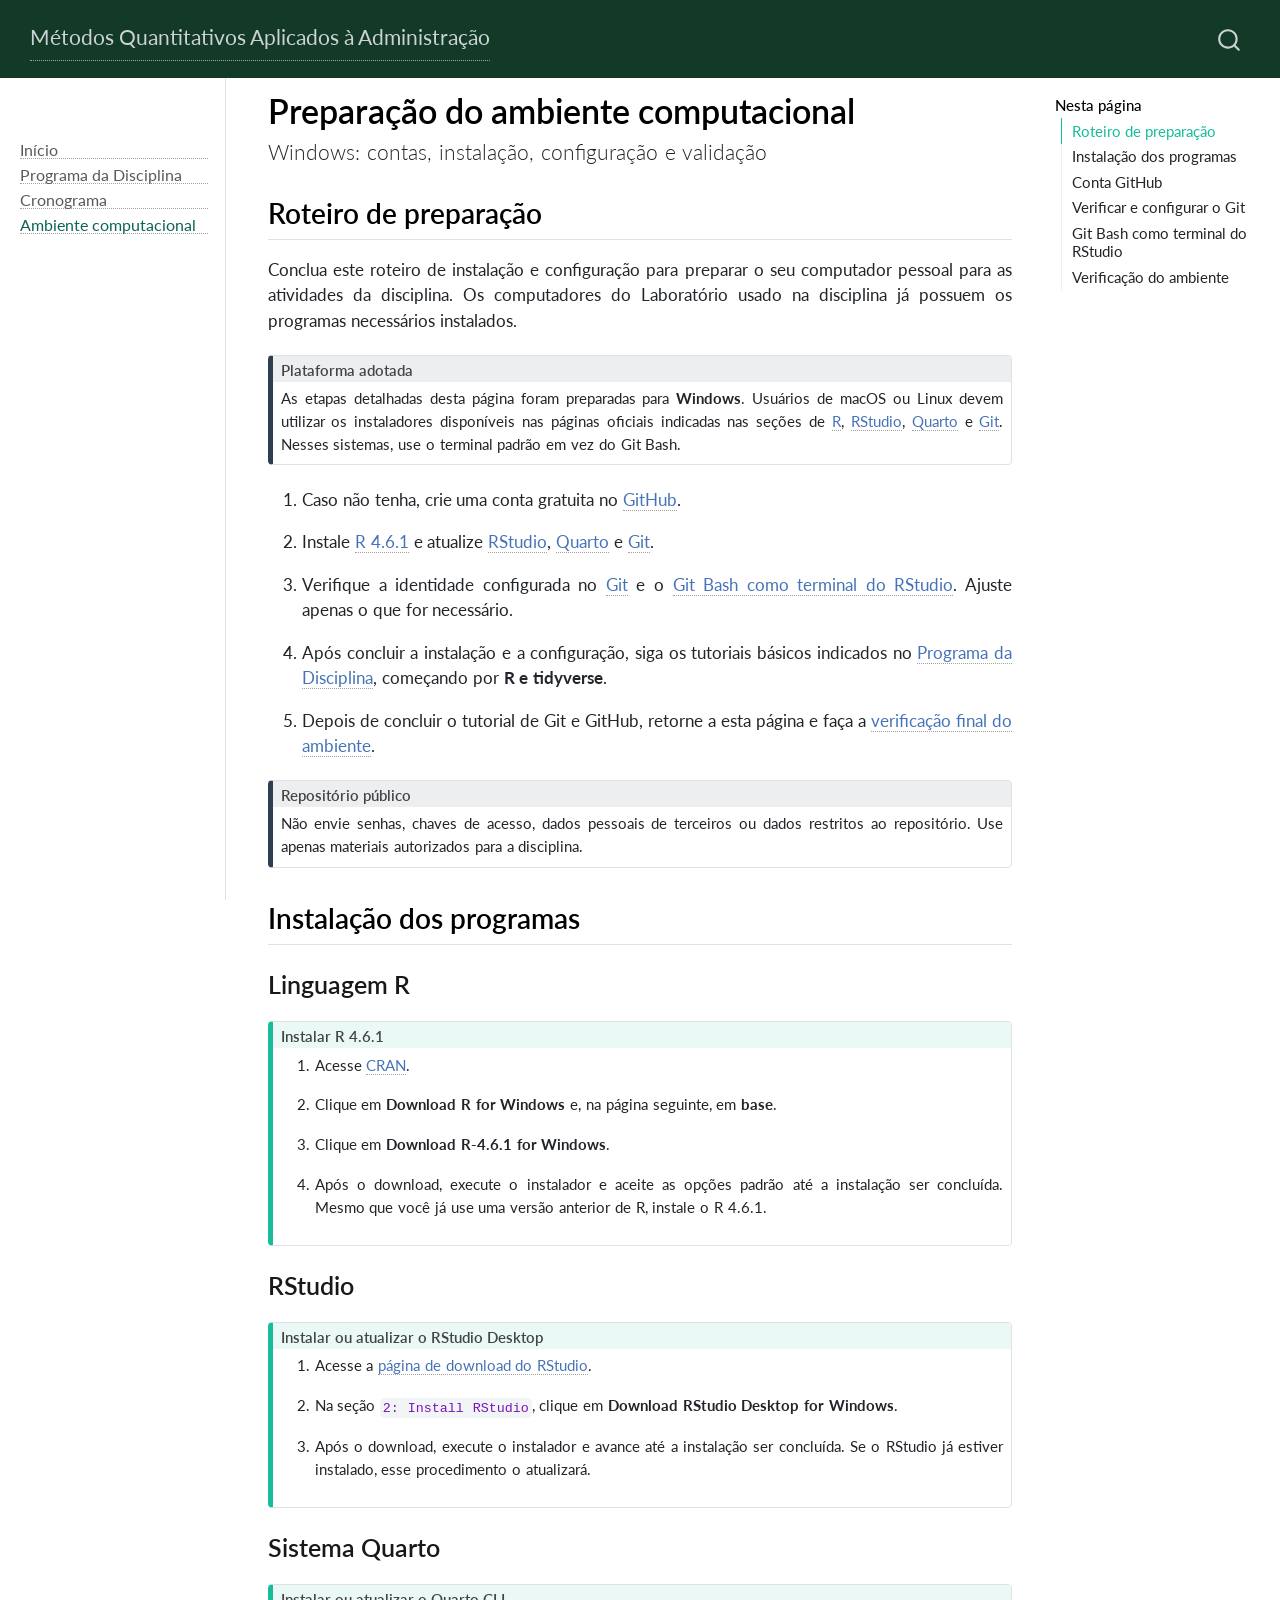
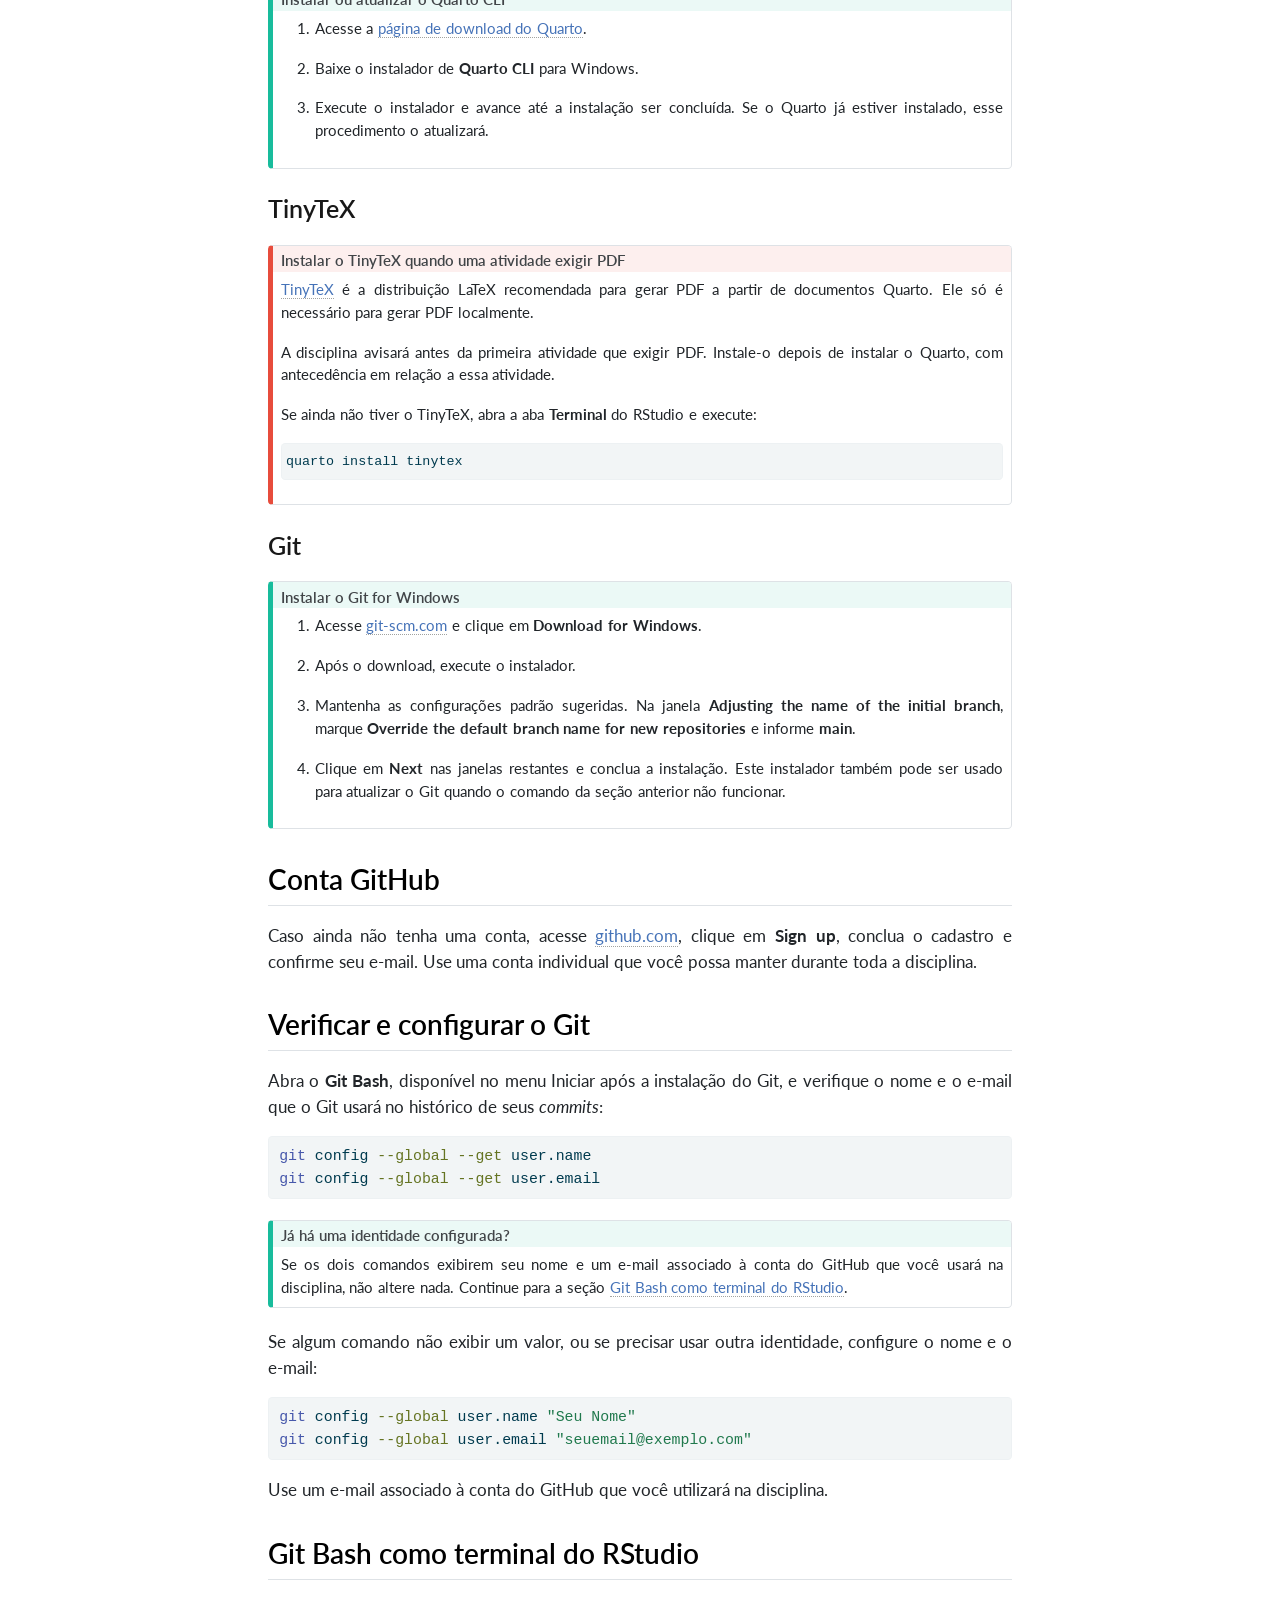
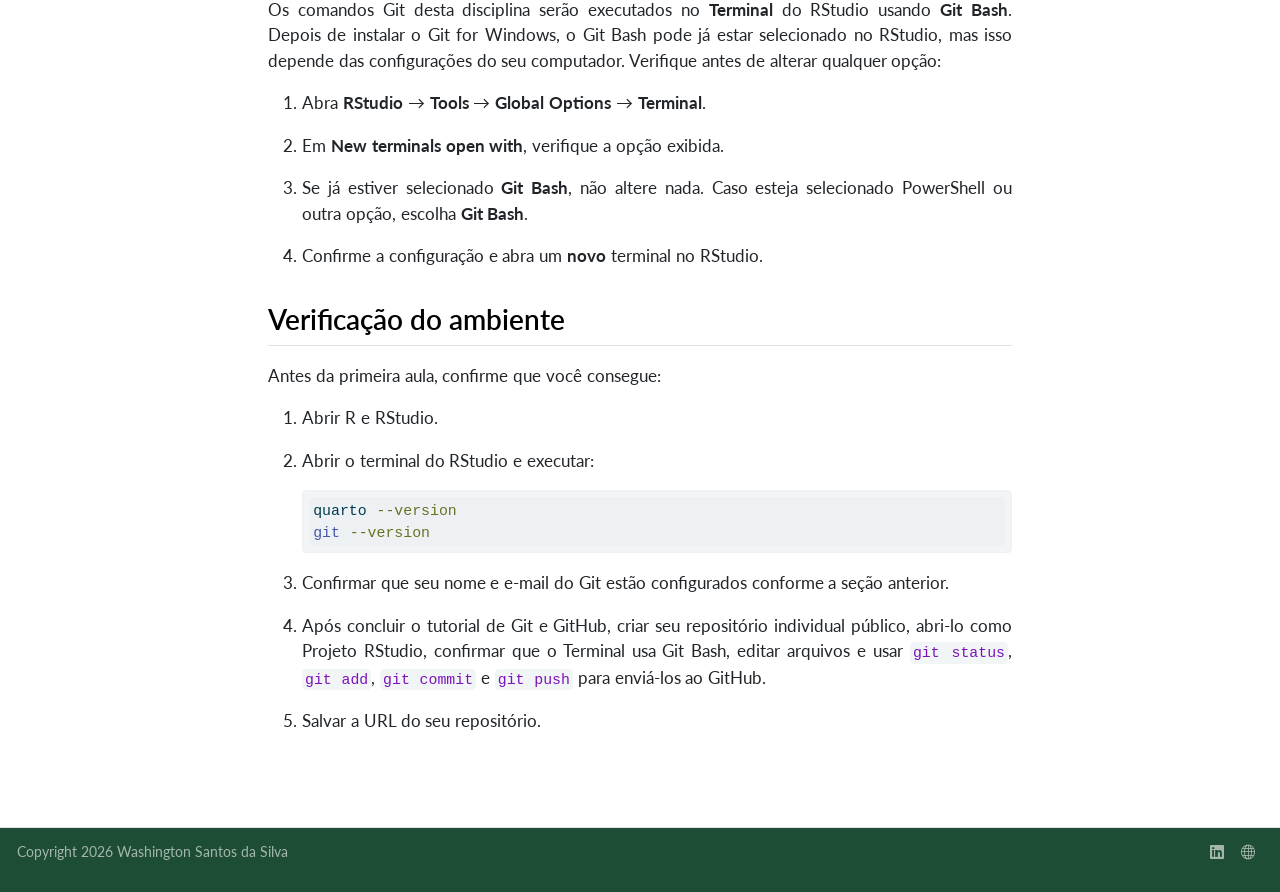
==== docs/ambiente_computacional.html @ 7acd59c8 "publica site da disciplina" ====
<!DOCTYPE html>
<html xmlns="http://www.w3.org/1999/xhtml" lang="pt-BR" xml:lang="pt-BR"><head>

<meta charset="utf-8">
<meta name="generator" content="quarto-1.10.18">

<meta name="viewport" content="width=device-width, initial-scale=1.0, user-scalable=yes">


<title>Preparação do ambiente computacional – Métodos Quantitativos Aplicados à Administração</title>
<style>
/* Default styles provided by pandoc.
** See https://pandoc.org/MANUAL.html#variables-for-html for config info.
*/
span.smallcaps{font-variant: small-caps;}
div.columns{display: flex; gap: 1.5em;}
div.column{flex: auto;}
@media screen {
div.columns{gap: min(4vw, 1.5em);}
div.column{overflow-x: auto;}
}
div.hanging-indent{margin-left: 1.5em; text-indent: -1.5em;}
ul.task-list{list-style: none;}
ul.task-list li input[type="checkbox"] {
  width: 0.8em;
  margin: 0 0.8em 0.2em -1em; /* quarto-specific, see https://github.com/quarto-dev/quarto-cli/issues/4556 */ 
  vertical-align: middle;
}
/* CSS for syntax highlighting */
html { -webkit-text-size-adjust: 100%; }
pre > code.sourceCode { white-space: pre; position: relative; }
pre > code.sourceCode > span { display: inline-block; line-height: 1.25; }
pre > code.sourceCode > span:empty { height: 1.2em; }
.sourceCode { overflow: visible; }
code.sourceCode > span { color: inherit; text-decoration: inherit; }
div.sourceCode { margin: 1em 0; }
pre.sourceCode { margin: 0; }
@media screen {
div.sourceCode { overflow: auto; }
}
@media print {
pre > code.sourceCode { white-space: pre-wrap; }
pre > code.sourceCode > span { text-indent: -5em; padding-left: 5em; }
}
pre.numberSource code
  { counter-reset: source-line 0; }
pre.numberSource code > span
  { position: relative; left: -4em; counter-increment: source-line; }
pre.numberSource code > span > a:first-child::before
  { content: counter(source-line);
    position: relative; left: -1em; text-align: right; vertical-align: baseline;
    border: none; display: inline-block;
    -webkit-touch-callout: none; -webkit-user-select: none;
    -khtml-user-select: none; -moz-user-select: none;
    -ms-user-select: none; user-select: none;
    padding: 0 4px; width: 4em;
  }
pre.numberSource { margin-left: 3em;  padding-left: 4px; }
div.sourceCode
  {   }
@media screen {
pre > code.sourceCode > span > a:first-child::before { text-decoration: underline; }
}
</style>


<script src="site_libs/quarto-nav/quarto-nav.js"></script>
<script src="site_libs/quarto-nav/headroom.min.js"></script>
<script src="site_libs/clipboard/clipboard.min.js"></script>
<script src="site_libs/quarto-search/autocomplete.umd.js"></script>
<script src="site_libs/quarto-search/fuse.min.js"></script>
<script src="site_libs/quarto-search/quarto-search.js"></script>
<meta name="quarto:offset" content="./">
<script src="site_libs/quarto-html/quarto.js" type="module"></script>
<script src="site_libs/quarto-html/tabsets/tabsets.js" type="module"></script>
<script src="site_libs/quarto-html/popper.min.js"></script>
<script src="site_libs/quarto-html/tippy.umd.min.js"></script>
<script src="site_libs/quarto-html/anchor.min.js"></script>
<link href="site_libs/quarto-html/tippy.css" rel="stylesheet">
<link href="site_libs/quarto-html/quarto-syntax-highlighting-64a204ab8560d761af7679ceaba22944.css" rel="stylesheet" id="quarto-text-highlighting-styles">
<script src="site_libs/bootstrap/bootstrap.min.js"></script>
<link href="site_libs/bootstrap/bootstrap-icons.css" rel="stylesheet">
<link href="site_libs/bootstrap/bootstrap-d1bb5673b0c52643352dec3c37f18bb3.min.css" rel="stylesheet" append-hash="true" id="quarto-bootstrap" data-mode="light">
<script id="quarto-search-options" type="application/json">{
  "location": "navbar",
  "copy-button": false,
  "collapse-after": 3,
  "panel-placement": "end",
  "type": "overlay",
  "limit": 50,
  "keyboard-shortcut": [
    "f",
    "/",
    "s"
  ],
  "show-item-context": false,
  "language": {
    "search-no-results-text": "Nenhum resultado",
    "search-matching-documents-text": "documentos correspondentes",
    "search-copy-link-title": "Copiar link para a busca",
    "search-hide-matches-text": "Esconder correspondências adicionais",
    "search-more-match-text": "mais correspondência neste documento",
    "search-more-matches-text": "mais correspondências neste documento",
    "search-clear-button-title": "Limpar",
    "search-text-placeholder": "",
    "search-detached-cancel-button-title": "Cancelar",
    "search-submit-button-title": "Enviar",
    "search-label": "Procurar"
  }
}</script>


<link rel="stylesheet" href="styles.css">
</head>

<body class="nav-sidebar docked nav-fixed quarto-light">

<div id="quarto-search-results"></div>
  <header id="quarto-header" class="headroom fixed-top">
    <nav class="navbar navbar-expand-lg " data-bs-theme="dark">
      <div class="navbar-container container-fluid">
      <div class="navbar-brand-container mx-auto">
    <a class="navbar-brand" href="./index.html">
    <span class="navbar-title">Métodos Quantitativos Aplicados à Administração</span>
    </a>
  </div>
        <div class="quarto-navbar-tools tools-end">
</div>
          <div id="quarto-search" class="" title="Procurar"></div>
      </div> <!-- /container-fluid -->
    </nav>
  <nav class="quarto-secondary-nav">
    <div class="container-fluid d-flex">
      <button type="button" class="quarto-btn-toggle btn" data-bs-toggle="collapse" role="button" data-bs-target=".quarto-sidebar-collapse-item" aria-controls="quarto-sidebar" aria-expanded="false" aria-label="Alternar barra lateral" onclick="if (window.quartoToggleHeadroom) { window.quartoToggleHeadroom(); }">
        <i class="bi bi-layout-text-sidebar-reverse"></i>
      </button>
        <nav class="quarto-page-breadcrumbs" aria-label="breadcrumb"><ol class="breadcrumb"><li class="breadcrumb-item"><a href="./ambiente_computacional.html">Ambiente computacional</a></li></ol></nav>
        <a class="flex-grow-1" role="navigation" data-bs-toggle="collapse" data-bs-target=".quarto-sidebar-collapse-item" aria-controls="quarto-sidebar" aria-expanded="false" aria-label="Alternar barra lateral" onclick="if (window.quartoToggleHeadroom) { window.quartoToggleHeadroom(); }">      
        </a>
      <button type="button" class="btn quarto-search-button" aria-label="Procurar" onclick="window.quartoOpenSearch();">
        <i class="bi bi-search"></i>
      </button>
    </div>
  </nav>
</header>
<!-- content -->
<div id="quarto-content" class="quarto-container page-columns page-rows-contents page-layout-article page-navbar">
<!-- sidebar -->
  <nav id="quarto-sidebar" class="sidebar collapse collapse-horizontal quarto-sidebar-collapse-item sidebar-navigation docked overflow-auto">
        <div class="mt-2 flex-shrink-0 align-items-center">
        <div class="sidebar-search">
        <div id="quarto-search" class="" title="Procurar"></div>
        </div>
        </div>
    <div class="sidebar-menu-container"> 
    <ul class="list-unstyled mt-1">
        <li class="sidebar-item">
  <div class="sidebar-item-container"> 
  <a href="./index.html" class="sidebar-item-text sidebar-link">
 <span class="menu-text">Início</span></a>
  </div>
</li>
        <li class="sidebar-item">
  <div class="sidebar-item-container"> 
  <a href="./programa.html" class="sidebar-item-text sidebar-link">
 <span class="menu-text">Programa da Disciplina</span></a>
  </div>
</li>
        <li class="sidebar-item">
  <div class="sidebar-item-container"> 
  <a href="./cronograma.html" class="sidebar-item-text sidebar-link">
 <span class="menu-text">Cronograma</span></a>
  </div>
</li>
        <li class="sidebar-item">
  <div class="sidebar-item-container"> 
  <a href="./ambiente_computacional.html" class="sidebar-item-text sidebar-link active">
 <span class="menu-text">Ambiente computacional</span></a>
  </div>
</li>
    </ul>
    </div>
</nav>
<div id="quarto-sidebar-glass" class="quarto-sidebar-collapse-item" data-bs-toggle="collapse" data-bs-target=".quarto-sidebar-collapse-item"></div>
<!-- margin-sidebar -->
    <div id="quarto-margin-sidebar" class="sidebar margin-sidebar">
        <nav id="TOC" role="doc-toc" class="toc-active">
    <h2 id="toc-title">Nesta página</h2>
   
  <ul>
  <li><a href="#sec-preparacao" id="toc-sec-preparacao" class="nav-link active" data-scroll-target="#sec-preparacao">Roteiro de preparação</a></li>
  <li><a href="#instalação-dos-programas" id="toc-instalação-dos-programas" class="nav-link" data-scroll-target="#instalação-dos-programas">Instalação dos programas</a>
  <ul class="collapse">
  <li><a href="#sec-r" id="toc-sec-r" class="nav-link" data-scroll-target="#sec-r">Linguagem R</a></li>
  <li><a href="#sec-rstudio" id="toc-sec-rstudio" class="nav-link" data-scroll-target="#sec-rstudio">RStudio</a></li>
  <li><a href="#sec-quarto" id="toc-sec-quarto" class="nav-link" data-scroll-target="#sec-quarto">Sistema Quarto</a></li>
  <li><a href="#sec-tinytex" id="toc-sec-tinytex" class="nav-link" data-scroll-target="#sec-tinytex">TinyTeX</a></li>
  <li><a href="#sec-git" id="toc-sec-git" class="nav-link" data-scroll-target="#sec-git">Git</a></li>
  </ul></li>
  <li><a href="#sec-github" id="toc-sec-github" class="nav-link" data-scroll-target="#sec-github">Conta GitHub</a></li>
  <li><a href="#sec-configurar-git" id="toc-sec-configurar-git" class="nav-link" data-scroll-target="#sec-configurar-git">Verificar e configurar o Git</a></li>
  <li><a href="#sec-git-bash" id="toc-sec-git-bash" class="nav-link" data-scroll-target="#sec-git-bash">Git Bash como terminal do RStudio</a></li>
  <li><a href="#sec-validacao" id="toc-sec-validacao" class="nav-link" data-scroll-target="#sec-validacao">Verificação do ambiente</a></li>
  </ul>
</nav>
    </div>
<!-- main -->
<main class="content" id="quarto-document-content">

<header id="title-block-header" class="quarto-title-block default">
<div class="quarto-title">
<h1 class="title">Preparação do ambiente computacional</h1>
<p class="subtitle lead">Windows: contas, instalação, configuração e validação</p>
</div>



<div class="quarto-title-meta">

    
  
    
  </div>
  


</header>


<section id="sec-preparacao" class="level2">
<h2 class="anchored" data-anchor-id="sec-preparacao">Roteiro de preparação</h2>
<p>Conclua este roteiro de instalação e configuração para preparar o seu computador pessoal para as atividades da disciplina. Os computadores do Laboratório usado na disciplina já possuem os programas necessários instalados.</p>
<div class="callout callout-style-default callout-note no-icon callout-titled">
<div class="callout-header d-flex align-content-center">
<div class="callout-icon-container">
<i class="callout-icon no-icon"></i>
</div>
<div class="callout-title-container flex-fill">
<span class="screen-reader-only">Nota</span>Plataforma adotada
</div>
</div>
<div class="callout-body-container callout-body">
<p>As etapas detalhadas desta página foram preparadas para <strong>Windows</strong>. Usuários de macOS ou Linux devem utilizar os instaladores disponíveis nas páginas oficiais indicadas nas seções de <a href="#sec-r">R</a>, <a href="#sec-rstudio">RStudio</a>, <a href="#sec-quarto">Quarto</a> e <a href="#sec-git">Git</a>. Nesses sistemas, use o terminal padrão em vez do Git Bash.</p>
</div>
</div>
<ol type="1">
<li><p>Caso não tenha, crie uma conta gratuita no <a href="#sec-github">GitHub</a>.</p></li>
<li><p>Instale <a href="#sec-r">R 4.6.1</a> e atualize <a href="#sec-rstudio">RStudio</a>, <a href="#sec-quarto">Quarto</a> e <a href="#sec-git">Git</a>.</p></li>
<li><p>Verifique a identidade configurada no <a href="#sec-configurar-git">Git</a> e o <a href="#sec-git-bash">Git Bash como terminal do RStudio</a>. Ajuste apenas o que for necessário.</p></li>
<li><p>Após concluir a instalação e a configuração, siga os tutoriais básicos indicados no <a href="./programa.html">Programa da Disciplina</a>, começando por <strong>R e tidyverse</strong>.</p></li>
<li><p>Depois de concluir o tutorial de Git e GitHub, retorne a esta página e faça a <a href="#sec-validacao">verificação final do ambiente</a>.</p></li>
</ol>
<div class="callout callout-style-default callout-note no-icon callout-titled">
<div class="callout-header d-flex align-content-center">
<div class="callout-icon-container">
<i class="callout-icon no-icon"></i>
</div>
<div class="callout-title-container flex-fill">
<span class="screen-reader-only">Nota</span>Repositório público
</div>
</div>
<div class="callout-body-container callout-body">
<p>Não envie senhas, chaves de acesso, dados pessoais de terceiros ou dados restritos ao repositório. Use apenas materiais autorizados para a disciplina.</p>
</div>
</div>
</section>
<section id="instalação-dos-programas" class="level2">
<h2 class="anchored" data-anchor-id="instalação-dos-programas">Instalação dos programas</h2>
<section id="sec-r" class="level3">
<h3 class="anchored" data-anchor-id="sec-r">Linguagem R</h3>
<div class="callout callout-style-default callout-tip no-icon callout-titled">
<div class="callout-header d-flex align-content-center">
<div class="callout-icon-container">
<i class="callout-icon no-icon"></i>
</div>
<div class="callout-title-container flex-fill">
<span class="screen-reader-only">Dica</span>Instalar R 4.6.1
</div>
</div>
<div class="callout-body-container callout-body">
<ol type="1">
<li><p>Acesse <a href="https://cloud.r-project.org/" target="_blank">CRAN</a>.</p></li>
<li><p>Clique em <strong>Download R for Windows</strong> e, na página seguinte, em <strong>base</strong>.</p></li>
<li><p>Clique em <strong>Download R-4.6.1 for Windows</strong>.</p></li>
<li><p>Após o download, execute o instalador e aceite as opções padrão até a instalação ser concluída. Mesmo que você já use uma versão anterior de R, instale o R 4.6.1.</p></li>
</ol>
</div>
</div>
</section>
<section id="sec-rstudio" class="level3">
<h3 class="anchored" data-anchor-id="sec-rstudio">RStudio</h3>
<div class="callout callout-style-default callout-tip no-icon callout-titled">
<div class="callout-header d-flex align-content-center">
<div class="callout-icon-container">
<i class="callout-icon no-icon"></i>
</div>
<div class="callout-title-container flex-fill">
<span class="screen-reader-only">Dica</span>Instalar ou atualizar o RStudio Desktop
</div>
</div>
<div class="callout-body-container callout-body">
<ol type="1">
<li><p>Acesse a <a href="https://posit.co/download/rstudio-desktop/" target="_blank">página de download do RStudio</a>.</p></li>
<li><p>Na seção <code>2: Install RStudio</code>, clique em <strong>Download RStudio Desktop for Windows</strong>.</p></li>
<li><p>Após o download, execute o instalador e avance até a instalação ser concluída. Se o RStudio já estiver instalado, esse procedimento o atualizará.</p></li>
</ol>
</div>
</div>
</section>
<section id="sec-quarto" class="level3">
<h3 class="anchored" data-anchor-id="sec-quarto">Sistema Quarto</h3>
<div class="callout callout-style-default callout-tip no-icon callout-titled">
<div class="callout-header d-flex align-content-center">
<div class="callout-icon-container">
<i class="callout-icon no-icon"></i>
</div>
<div class="callout-title-container flex-fill">
<span class="screen-reader-only">Dica</span>Instalar ou atualizar o Quarto CLI
</div>
</div>
<div class="callout-body-container callout-body">
<ol type="1">
<li><p>Acesse a <a href="https://quarto.org/docs/download/" target="_blank">página de download do Quarto</a>.</p></li>
<li><p>Baixe o instalador de <strong>Quarto CLI</strong> para Windows.</p></li>
<li><p>Execute o instalador e avance até a instalação ser concluída. Se o Quarto já estiver instalado, esse procedimento o atualizará.</p></li>
</ol>
</div>
</div>
</section>
<section id="sec-tinytex" class="level3">
<h3 class="anchored" data-anchor-id="sec-tinytex">TinyTeX</h3>
<div class="callout callout-style-default callout-important no-icon callout-titled">
<div class="callout-header d-flex align-content-center">
<div class="callout-icon-container">
<i class="callout-icon no-icon"></i>
</div>
<div class="callout-title-container flex-fill">
<span class="screen-reader-only">Importante</span>Instalar o TinyTeX quando uma atividade exigir PDF
</div>
</div>
<div class="callout-body-container callout-body">
<p><a href="https://quarto.org/docs/output-formats/pdf-engine.html" target="_blank">TinyTeX</a> é a distribuição LaTeX recomendada para gerar PDF a partir de documentos Quarto. Ele só é necessário para gerar PDF localmente.</p>
<p>A disciplina avisará antes da primeira atividade que exigir PDF. Instale-o depois de instalar o Quarto, com antecedência em relação a essa atividade.</p>
<p>Se ainda não tiver o TinyTeX, abra a aba <strong>Terminal</strong> do RStudio e execute:</p>
<div class="code-copy-outer-scaffold"><div class="sourceCode" id="cb1"><pre class="sourceCode bash code-with-copy"><code class="sourceCode bash"><span id="cb1-1"><a href="#cb1-1" aria-hidden="true" tabindex="-1"></a><span class="ex">quarto</span> install tinytex</span></code></pre></div><button title="Copiar para a área de transferência" class="code-copy-button"><i class="bi"></i></button></div>
</div>
</div>
</section>
<section id="sec-git" class="level3">
<h3 class="anchored" data-anchor-id="sec-git">Git</h3>
<div class="callout callout-style-default callout-tip no-icon callout-titled">
<div class="callout-header d-flex align-content-center">
<div class="callout-icon-container">
<i class="callout-icon no-icon"></i>
</div>
<div class="callout-title-container flex-fill">
<span class="screen-reader-only">Dica</span>Instalar o Git for Windows
</div>
</div>
<div class="callout-body-container callout-body">
<ol type="1">
<li><p>Acesse <a href="https://git-scm.com" target="_blank">git-scm.com</a> e clique em <strong>Download for Windows</strong>.</p></li>
<li><p>Após o download, execute o instalador.</p></li>
<li><p>Mantenha as configurações padrão sugeridas. Na janela <strong>Adjusting the name of the initial branch</strong>, marque <strong>Override the default branch name for new repositories</strong> e informe <strong>main</strong>.</p></li>
<li><p>Clique em <strong>Next</strong> nas janelas restantes e conclua a instalação. Este instalador também pode ser usado para atualizar o Git quando o comando da seção anterior não funcionar.</p></li>
</ol>
</div>
</div>
</section>
</section>
<section id="sec-github" class="level2">
<h2 class="anchored" data-anchor-id="sec-github">Conta GitHub</h2>
<p>Caso ainda não tenha uma conta, acesse <a href="https://github.com" target="_blank">github.com</a>, clique em <strong>Sign up</strong>, conclua o cadastro e confirme seu e-mail. Use uma conta individual que você possa manter durante toda a disciplina.</p>
</section>
<section id="sec-configurar-git" class="level2">
<h2 class="anchored" data-anchor-id="sec-configurar-git">Verificar e configurar o Git</h2>
<p>Abra o <strong>Git Bash</strong>, disponível no menu Iniciar após a instalação do Git, e verifique o nome e o e-mail que o Git usará no histórico de seus <em>commits</em>:</p>
<div class="code-copy-outer-scaffold"><div class="sourceCode" id="cb2"><pre class="sourceCode bash code-with-copy"><code class="sourceCode bash"><span id="cb2-1"><a href="#cb2-1" aria-hidden="true" tabindex="-1"></a><span class="fu">git</span> config <span class="at">--global</span> <span class="at">--get</span> user.name</span>
<span id="cb2-2"><a href="#cb2-2" aria-hidden="true" tabindex="-1"></a><span class="fu">git</span> config <span class="at">--global</span> <span class="at">--get</span> user.email</span></code></pre></div><button title="Copiar para a área de transferência" class="code-copy-button"><i class="bi"></i></button></div>
<div class="callout callout-style-default callout-tip no-icon callout-titled">
<div class="callout-header d-flex align-content-center">
<div class="callout-icon-container">
<i class="callout-icon no-icon"></i>
</div>
<div class="callout-title-container flex-fill">
<span class="screen-reader-only">Dica</span>Já há uma identidade configurada?
</div>
</div>
<div class="callout-body-container callout-body">
<p>Se os dois comandos exibirem seu nome e um e-mail associado à conta do GitHub que você usará na disciplina, não altere nada. Continue para a seção <a href="#sec-git-bash">Git Bash como terminal do RStudio</a>.</p>
</div>
</div>
<p>Se algum comando não exibir um valor, ou se precisar usar outra identidade, configure o nome e o e-mail:</p>
<div class="code-copy-outer-scaffold"><div class="sourceCode" id="cb3"><pre class="sourceCode bash code-with-copy"><code class="sourceCode bash"><span id="cb3-1"><a href="#cb3-1" aria-hidden="true" tabindex="-1"></a><span class="fu">git</span> config <span class="at">--global</span> user.name <span class="st">"Seu Nome"</span></span>
<span id="cb3-2"><a href="#cb3-2" aria-hidden="true" tabindex="-1"></a><span class="fu">git</span> config <span class="at">--global</span> user.email <span class="st">"seuemail@exemplo.com"</span></span></code></pre></div><button title="Copiar para a área de transferência" class="code-copy-button"><i class="bi"></i></button></div>
<p>Use um e-mail associado à conta do GitHub que você utilizará na disciplina.</p>
</section>
<section id="sec-git-bash" class="level2">
<h2 class="anchored" data-anchor-id="sec-git-bash">Git Bash como terminal do RStudio</h2>
<p>Os comandos Git desta disciplina serão executados no <strong>Terminal</strong> do RStudio usando <strong>Git Bash</strong>. Depois de instalar o Git for Windows, o Git Bash pode já estar selecionado no RStudio, mas isso depende das configurações do seu computador. Verifique antes de alterar qualquer opção:</p>
<ol type="1">
<li><p>Abra <strong>RStudio</strong> → <strong>Tools</strong> → <strong>Global Options</strong> → <strong>Terminal</strong>.</p></li>
<li><p>Em <strong>New terminals open with</strong>, verifique a opção exibida.</p></li>
<li><p>Se já estiver selecionado <strong>Git Bash</strong>, não altere nada. Caso esteja selecionado PowerShell ou outra opção, escolha <strong>Git Bash</strong>.</p></li>
<li><p>Confirme a configuração e abra um <strong>novo</strong> terminal no RStudio.</p></li>
</ol>
</section>
<section id="sec-validacao" class="level2">
<h2 class="anchored" data-anchor-id="sec-validacao">Verificação do ambiente</h2>
<p>Antes da primeira aula, confirme que você consegue:</p>
<ol type="1">
<li><p>Abrir R e RStudio.</p></li>
<li><p>Abrir o terminal do RStudio e executar:</p>
<div class="code-copy-outer-scaffold"><div class="sourceCode" id="cb4"><pre class="sourceCode bash code-with-copy"><code class="sourceCode bash"><span id="cb4-1"><a href="#cb4-1" aria-hidden="true" tabindex="-1"></a><span class="ex">quarto</span> <span class="at">--version</span></span>
<span id="cb4-2"><a href="#cb4-2" aria-hidden="true" tabindex="-1"></a><span class="fu">git</span> <span class="at">--version</span></span></code></pre></div><button title="Copiar para a área de transferência" class="code-copy-button"><i class="bi"></i></button></div></li>
<li><p>Confirmar que seu nome e e-mail do Git estão configurados conforme a seção anterior.</p></li>
<li><p>Após concluir o tutorial de Git e GitHub, criar seu repositório individual público, abri-lo como Projeto RStudio, confirmar que o Terminal usa Git Bash, editar arquivos e usar <code>git status</code>, <code>git add</code>, <code>git commit</code> e <code>git push</code> para enviá-los ao GitHub.</p></li>
<li><p>Salvar a URL do seu repositório.</p></li>
</ol>


</section>

</main> <!-- /main -->
<script id="quarto-html-after-body" type="application/javascript">
  window.document.addEventListener("DOMContentLoaded", function (event) {
    const icon = "";
    const anchorJS = new window.AnchorJS();
    anchorJS.options = {
      placement: 'right',
      icon: icon
    };
    anchorJS.add('.anchored');
    const isCodeAnnotation = (el) => {
      for (const clz of el.classList) {
        if (clz.startsWith('code-annotation-')) {                     
          return true;
        }
      }
      return false;
    }
    const onCopySuccess = function(e) {
      // button target
      const button = e.trigger;
      // don't keep focus
      button.blur();
      // flash "checked"
      button.classList.add('code-copy-button-checked');
      var currentTitle = button.getAttribute("title");
      button.setAttribute("title", "Copiada");
      let tooltip;
      if (window.bootstrap) {
        button.setAttribute("data-bs-toggle", "tooltip");
        button.setAttribute("data-bs-placement", "left");
        button.setAttribute("data-bs-title", "Copiada");
        tooltip = new bootstrap.Tooltip(button, 
          { trigger: "manual", 
            customClass: "code-copy-button-tooltip",
            offset: [0, -8]});
        tooltip.show();    
      }
      setTimeout(function() {
        if (tooltip) {
          tooltip.hide();
          button.removeAttribute("data-bs-title");
          button.removeAttribute("data-bs-toggle");
          button.removeAttribute("data-bs-placement");
        }
        button.setAttribute("title", currentTitle);
        button.classList.remove('code-copy-button-checked');
      }, 1000);
      // clear code selection
      e.clearSelection();
    }
    const getTextToCopy = function(trigger) {
      const outerScaffold = trigger.parentElement.cloneNode(true);
      const codeEl = outerScaffold.querySelector('code');
      for (const childEl of codeEl.children) {
        if (isCodeAnnotation(childEl)) {
          childEl.remove();
        }
      }
      return codeEl.innerText;
    }
    const clipboard = new window.ClipboardJS('.code-copy-button:not([data-in-quarto-modal])', {
      text: getTextToCopy
    });
    clipboard.on('success', onCopySuccess);
    if (window.document.getElementById('quarto-embedded-source-code-modal')) {
      const clipboardModal = new window.ClipboardJS('.code-copy-button[data-in-quarto-modal]', {
        text: getTextToCopy,
        container: window.document.getElementById('quarto-embedded-source-code-modal')
      });
      clipboardModal.on('success', onCopySuccess);
    }
      var localhostRegex = new RegExp(/^(?:http|https):\/\/localhost\:?[0-9]*\//);
      var mailtoRegex = new RegExp(/^mailto:/);
        var filterRegex = new RegExp('/' + window.location.host + '/');
      var isInternal = (href) => {
          return filterRegex.test(href) || localhostRegex.test(href) || mailtoRegex.test(href);
      }
      // Inspect non-navigation links and adorn them if external
     var links = window.document.querySelectorAll('a[href]:not(.nav-link):not(.navbar-brand):not(.toc-action):not(.sidebar-link):not(.sidebar-item-toggle):not(.pagination-link):not(.no-external):not([aria-hidden]):not(.dropdown-item):not(.quarto-navigation-tool):not(.about-link)');
      for (var i=0; i<links.length; i++) {
        const link = links[i];
        if (!isInternal(link.href)) {
          // undo the damage that might have been done by quarto-nav.js in the case of
          // links that we want to consider external
          if (link.dataset.originalHref !== undefined) {
            link.href = link.dataset.originalHref;
          }
        }
      }
    function tippyHover(el, contentFn, onTriggerFn, onUntriggerFn) {
      const config = {
        allowHTML: true,
        maxWidth: 500,
        delay: 100,
        arrow: false,
        appendTo: function(el) {
            return el.parentElement;
        },
        interactive: true,
        interactiveBorder: 10,
        theme: 'quarto',
        placement: 'bottom-start',
      };
      if (contentFn) {
        config.content = contentFn;
      }
      if (onTriggerFn) {
        config.onTrigger = onTriggerFn;
      }
      if (onUntriggerFn) {
        config.onUntrigger = onUntriggerFn;
      }
      window.tippy(el, config); 
    }
    const noterefs = window.document.querySelectorAll('a[role="doc-noteref"]');
    for (var i=0; i<noterefs.length; i++) {
      const ref = noterefs[i];
      tippyHover(ref, function() {
        // use id or data attribute instead here
        let href = ref.getAttribute('data-footnote-href') || ref.getAttribute('href');
        try { href = new URL(href).hash; } catch {}
        const id = href.replace(/^#\/?/, "");
        const note = window.document.getElementById(id);
        if (note) {
          return note.innerHTML;
        } else {
          return "";
        }
      });
    }
    const xrefs = window.document.querySelectorAll('a.quarto-xref');
    const processXRef = (id, note) => {
      // Strip column container classes
      const stripColumnClz = (el) => {
        el.classList.remove("page-full", "page-columns");
        if (el.children) {
          for (const child of el.children) {
            stripColumnClz(child);
          }
        }
      }
      stripColumnClz(note)
      if (id === null || id.startsWith('sec-')) {
        // Special case sections, only their first couple elements
        const container = document.createElement("div");
        if (note.children && note.children.length > 2) {
          container.appendChild(note.children[0].cloneNode(true));
          for (let i = 1; i < note.children.length; i++) {
            const child = note.children[i];
            if (child.tagName === "P" && child.innerText === "") {
              continue;
            } else {
              container.appendChild(child.cloneNode(true));
              break;
            }
          }
          if (window.Quarto?.typesetMath) {
            window.Quarto.typesetMath(container);
          }
          return container.innerHTML
        } else {
          if (window.Quarto?.typesetMath) {
            window.Quarto.typesetMath(note);
          }
          return note.innerHTML;
        }
      } else {
        // Remove any anchor links if they are present
        const anchorLink = note.querySelector('a.anchorjs-link');
        if (anchorLink) {
          anchorLink.remove();
        }
        if (window.Quarto?.typesetMath) {
          window.Quarto.typesetMath(note);
        }
        if (note.classList.contains("callout")) {
          return note.outerHTML;
        } else {
          return note.innerHTML;
        }
      }
    }
    for (var i=0; i<xrefs.length; i++) {
      const xref = xrefs[i];
      tippyHover(xref, undefined, function(instance) {
        instance.disable();
        let url = xref.getAttribute('href');
        let hash = undefined; 
        if (url.startsWith('#')) {
          hash = url;
        } else {
          try { hash = new URL(url).hash; } catch {}
        }
        if (hash) {
          const id = hash.replace(/^#\/?/, "");
          const note = window.document.getElementById(id);
          if (note !== null) {
            try {
              const html = processXRef(id, note.cloneNode(true));
              instance.setContent(html);
            } finally {
              instance.enable();
              instance.show();
            }
          } else {
            // See if we can fetch this
            fetch(url.split('#')[0])
            .then(res => res.text())
            .then(html => {
              const parser = new DOMParser();
              const htmlDoc = parser.parseFromString(html, "text/html");
              const note = htmlDoc.getElementById(id);
              if (note !== null) {
                const html = processXRef(id, note);
                instance.setContent(html);
              } 
            }).finally(() => {
              instance.enable();
              instance.show();
            });
          }
        } else {
          // See if we can fetch a full url (with no hash to target)
          // This is a special case and we should probably do some content thinning / targeting
          fetch(url)
          .then(res => res.text())
          .then(html => {
            const parser = new DOMParser();
            const htmlDoc = parser.parseFromString(html, "text/html");
            const note = htmlDoc.querySelector('main.content');
            if (note !== null) {
              // This should only happen for chapter cross references
              // (since there is no id in the URL)
              // remove the first header
              if (note.children.length > 0 && note.children[0].tagName === "HEADER") {
                note.children[0].remove();
              }
              const html = processXRef(null, note);
              instance.setContent(html);
            } 
          }).finally(() => {
            instance.enable();
            instance.show();
          });
        }
      }, function(instance) {
      });
    }
        let selectedAnnoteEl;
        const selectorForAnnotation = ( cell, annotation) => {
          let cellAttr = 'data-code-cell="' + cell + '"';
          let lineAttr = 'data-code-annotation="' +  annotation + '"';
          const selector = 'span[' + cellAttr + '][' + lineAttr + ']';
          return selector;
        }
        const selectCodeLines = (annoteEl) => {
          const doc = window.document;
          const targetCell = annoteEl.getAttribute("data-target-cell");
          const targetAnnotation = annoteEl.getAttribute("data-target-annotation");
          const annoteSpan = window.document.querySelector(selectorForAnnotation(targetCell, targetAnnotation));
          const lines = annoteSpan.getAttribute("data-code-lines").split(",");
          const lineIds = lines.map((line) => {
            return targetCell + "-" + line;
          })
          let top = null;
          let height = null;
          let parent = null;
          if (lineIds.length > 0) {
              //compute the position of the single el (top and bottom and make a div)
              const el = window.document.getElementById(lineIds[0]);
              top = el.offsetTop;
              height = el.offsetHeight;
              parent = el.parentElement.parentElement;
            if (lineIds.length > 1) {
              const lastEl = window.document.getElementById(lineIds[lineIds.length - 1]);
              const bottom = lastEl.offsetTop + lastEl.offsetHeight;
              height = bottom - top;
            }
            if (top !== null && height !== null && parent !== null) {
              // cook up a div (if necessary) and position it 
              let div = window.document.getElementById("code-annotation-line-highlight");
              if (div === null) {
                div = window.document.createElement("div");
                div.setAttribute("id", "code-annotation-line-highlight");
                div.style.position = 'absolute';
                parent.appendChild(div);
              }
              div.style.top = top - 2 + "px";
              div.style.height = height + 4 + "px";
              div.style.left = 0;
              let gutterDiv = window.document.getElementById("code-annotation-line-highlight-gutter");
              if (gutterDiv === null) {
                gutterDiv = window.document.createElement("div");
                gutterDiv.setAttribute("id", "code-annotation-line-highlight-gutter");
                gutterDiv.style.position = 'absolute';
                const codeCell = window.document.getElementById(targetCell);
                const gutter = codeCell.querySelector('.code-annotation-gutter');
                gutter.appendChild(gutterDiv);
              }
              gutterDiv.style.top = top - 2 + "px";
              gutterDiv.style.height = height + 4 + "px";
            }
            selectedAnnoteEl = annoteEl;
          }
        };
        const unselectCodeLines = () => {
          const elementsIds = ["code-annotation-line-highlight", "code-annotation-line-highlight-gutter"];
          elementsIds.forEach((elId) => {
            const div = window.document.getElementById(elId);
            if (div) {
              div.remove();
            }
          });
          selectedAnnoteEl = undefined;
        };
          // Handle positioning of the toggle
      window.addEventListener(
        "resize",
        throttle(() => {
          elRect = undefined;
          if (selectedAnnoteEl) {
            selectCodeLines(selectedAnnoteEl);
          }
        }, 10)
      );
      function throttle(fn, ms) {
      let throttle = false;
      let timer;
        return (...args) => {
          if(!throttle) { // first call gets through
              fn.apply(this, args);
              throttle = true;
          } else { // all the others get throttled
              if(timer) clearTimeout(timer); // cancel #2
              timer = setTimeout(() => {
                fn.apply(this, args);
                timer = throttle = false;
              }, ms);
          }
        };
      }
        // Attach click handler to the DT
        const annoteDls = window.document.querySelectorAll('dt[data-target-cell]');
        for (const annoteDlNode of annoteDls) {
          annoteDlNode.addEventListener('click', (event) => {
            const clickedEl = event.target;
            if (clickedEl !== selectedAnnoteEl) {
              unselectCodeLines();
              const activeEl = window.document.querySelector('dt[data-target-cell].code-annotation-active');
              if (activeEl) {
                activeEl.classList.remove('code-annotation-active');
              }
              selectCodeLines(clickedEl);
              clickedEl.classList.add('code-annotation-active');
            } else {
              // Unselect the line
              unselectCodeLines();
              clickedEl.classList.remove('code-annotation-active');
            }
          });
        }
    const findCites = (el) => {
      const parentEl = el.parentElement;
      if (parentEl) {
        const cites = parentEl.dataset.cites;
        if (cites) {
          return {
            el,
            cites: cites.split(' ')
          };
        } else {
          return findCites(el.parentElement)
        }
      } else {
        return undefined;
      }
    };
    var bibliorefs = window.document.querySelectorAll('a[role="doc-biblioref"]');
    for (var i=0; i<bibliorefs.length; i++) {
      const ref = bibliorefs[i];
      const citeInfo = findCites(ref);
      if (citeInfo) {
        tippyHover(citeInfo.el, function() {
          var popup = window.document.createElement('div');
          citeInfo.cites.forEach(function(cite) {
            var citeDiv = window.document.createElement('div');
            citeDiv.classList.add('hanging-indent');
            citeDiv.classList.add('csl-entry');
            var biblioDiv = window.document.getElementById('ref-' + cite);
            if (biblioDiv) {
              citeDiv.innerHTML = biblioDiv.innerHTML;
            }
            popup.appendChild(citeDiv);
          });
          return popup.innerHTML;
        });
      }
    }
  });
  </script>
</div> <!-- /content -->
<footer class="footer">
  <div class="nav-footer">
    <div class="nav-footer-left">
<p>Copyright 2026 Washington Santos da Silva</p>
</div>   
    <div class="nav-footer-center">
      &nbsp;
    </div>
    <div class="nav-footer-right">
      <ul class="footer-items list-unstyled">
    <li class="nav-item compact">
    <a class="nav-link" href="https://www.linkedin.com/in/washingtonssilva/">
      <i class="bi bi-linkedin" role="img">
</i> 
    </a>
  </li>  
    <li class="nav-item compact">
    <a class="nav-link" href="https://washingtonsilva.github.io">
      <i class="bi bi-globe" role="img">
</i> 
    </a>
  </li>  
</ul>
    </div>
  </div>
</footer>




</body></html>
---- docs/site_libs/quarto-html/tippy.css ----
.tippy-box[data-animation=fade][data-state=hidden]{opacity:0}[data-tippy-root]{max-width:calc(100vw - 10px)}.tippy-box{position:relative;background-color:#333;color:#fff;border-radius:4px;font-size:14px;line-height:1.4;white-space:normal;outline:0;transition-property:transform,visibility,opacity}.tippy-box[data-placement^=top]>.tippy-arrow{bottom:0}.tippy-box[data-placement^=top]>.tippy-arrow:before{bottom:-7px;left:0;border-width:8px 8px 0;border-top-color:initial;transform-origin:center top}.tippy-box[data-placement^=bottom]>.tippy-arrow{top:0}.tippy-box[data-placement^=bottom]>.tippy-arrow:before{top:-7px;left:0;border-width:0 8px 8px;border-bottom-color:initial;transform-origin:center bottom}.tippy-box[data-placement^=left]>.tippy-arrow{right:0}.tippy-box[data-placement^=left]>.tippy-arrow:before{border-width:8px 0 8px 8px;border-left-color:initial;right:-7px;transform-origin:center left}.tippy-box[data-placement^=right]>.tippy-arrow{left:0}.tippy-box[data-placement^=right]>.tippy-arrow:before{left:-7px;border-width:8px 8px 8px 0;border-right-color:initial;transform-origin:center right}.tippy-box[data-inertia][data-state=visible]{transition-timing-function:cubic-bezier(.54,1.5,.38,1.11)}.tippy-arrow{width:16px;height:16px;color:#333}.tippy-arrow:before{content:"";position:absolute;border-color:transparent;border-style:solid}.tippy-content{position:relative;padding:5px 9px;z-index:1}
---- docs/site_libs/quarto-html/quarto-syntax-highlighting-64a204ab8560d761af7679ceaba22944.css ----
/* quarto syntax highlight colors */
:root {
  --quarto-hl-ot-color: #003B4F;
  --quarto-hl-at-color: #657422;
  --quarto-hl-ss-color: #20794D;
  --quarto-hl-an-color: #5E5E5E;
  --quarto-hl-fu-color: #4758AB;
  --quarto-hl-st-color: #20794D;
  --quarto-hl-cf-color: #003B4F;
  --quarto-hl-op-color: #5E5E5E;
  --quarto-hl-er-color: #AD0000;
  --quarto-hl-bn-color: #AD0000;
  --quarto-hl-al-color: #AD0000;
  --quarto-hl-va-color: #111111;
  --quarto-hl-bu-color: inherit;
  --quarto-hl-ex-color: inherit;
  --quarto-hl-pp-color: #AD0000;
  --quarto-hl-in-color: #5E5E5E;
  --quarto-hl-vs-color: #20794D;
  --quarto-hl-wa-color: #5E5E5E;
  --quarto-hl-do-color: #5E5E5E;
  --quarto-hl-im-color: #00769E;
  --quarto-hl-ch-color: #20794D;
  --quarto-hl-dt-color: #AD0000;
  --quarto-hl-fl-color: #AD0000;
  --quarto-hl-co-color: #5E5E5E;
  --quarto-hl-cv-color: #5E5E5E;
  --quarto-hl-cn-color: #8f5902;
  --quarto-hl-sc-color: #5E5E5E;
  --quarto-hl-dv-color: #AD0000;
  --quarto-hl-kw-color: #003B4F;
}

/* other quarto variables */
:root {
  --quarto-font-monospace: SFMono-Regular, Menlo, Monaco, Consolas, "Liberation Mono", "Courier New", monospace;
}

/* syntax highlight based on Pandoc's rules */
pre > code.sourceCode > span {
  color: #003B4F;
}

code.sourceCode > span {
  color: #003B4F;
}

div.sourceCode,
div.sourceCode pre.sourceCode {
  color: #003B4F;
}

/* Normal */
code span {
  color: #003B4F;
}

/* Alert */
code span.al {
  color: #AD0000;
  font-style: inherit;
}

/* Annotation */
code span.an {
  color: #5E5E5E;
  font-style: inherit;
}

/* Attribute */
code span.at {
  color: #657422;
  font-style: inherit;
}

/* BaseN */
code span.bn {
  color: #AD0000;
  font-style: inherit;
}

/* BuiltIn */
code span.bu {
  font-style: inherit;
}

/* ControlFlow */
code span.cf {
  color: #003B4F;
  font-weight: bold;
  font-style: inherit;
}

/* Char */
code span.ch {
  color: #20794D;
  font-style: inherit;
}

/* Constant */
code span.cn {
  color: #8f5902;
  font-style: inherit;
}

/* Comment */
code span.co {
  color: #5E5E5E;
  font-style: inherit;
}

/* CommentVar */
code span.cv {
  color: #5E5E5E;
  font-style: italic;
}

/* Documentation */
code span.do {
  color: #5E5E5E;
  font-style: italic;
}

/* DataType */
code span.dt {
  color: #AD0000;
  font-style: inherit;
}

/* DecVal */
code span.dv {
  color: #AD0000;
  font-style: inherit;
}

/* Error */
code span.er {
  color: #AD0000;
  font-style: inherit;
}

/* Extension */
code span.ex {
  font-style: inherit;
}

/* Float */
code span.fl {
  color: #AD0000;
  font-style: inherit;
}

/* Function */
code span.fu {
  color: #4758AB;
  font-style: inherit;
}

/* Import */
code span.im {
  color: #00769E;
  font-style: inherit;
}

/* Information */
code span.in {
  color: #5E5E5E;
  font-style: inherit;
}

/* Keyword */
code span.kw {
  color: #003B4F;
  font-weight: bold;
  font-style: inherit;
}

/* Operator */
code span.op {
  color: #5E5E5E;
  font-style: inherit;
}

/* Other */
code span.ot {
  color: #003B4F;
  font-style: inherit;
}

/* Preprocessor */
code span.pp {
  color: #AD0000;
  font-style: inherit;
}

/* SpecialChar */
code span.sc {
  color: #5E5E5E;
  font-style: inherit;
}

/* SpecialString */
code span.ss {
  color: #20794D;
  font-style: inherit;
}

/* String */
code span.st {
  color: #20794D;
  font-style: inherit;
}

/* Variable */
code span.va {
  color: #111111;
  font-style: inherit;
}

/* VerbatimString */
code span.vs {
  color: #20794D;
  font-style: inherit;
}

/* Warning */
code span.wa {
  color: #5E5E5E;
  font-style: italic;
}

.prevent-inlining {
  content: "</";
}

/*# sourceMappingURL=9d8d5bb603a83b8298b89080a598c93b.css.map */
---- docs/styles.css ----
/* css styles */

/* Verde floresta sóbrio para a identidade do site */
.navbar {
  background-color: #123A26;
}

/* Estilo para cabeçalhos */
h1, h2, h3 {
  color: #000000;
}

/* Espaçamento para conteúdo */
.content {
  max-width: 1200px;
  margin: 0 auto;
  padding: 1rem;
}

/* Justificação apenas do conteúdo principal; não afeta navegação e componentes */
#quarto-document-content p,
#quarto-document-content li,
#quarto-document-content td,
#quarto-document-content th,
#quarto-document-content figcaption,
#quarto-document-content blockquote,
#quarto-document-content .description,
#quarto-document-content .lead,
#quarto-document-content .abstract {
  text-align: justify;
}

/* Ajusta o espaçamento entre palavras para melhorar a justificação */
#quarto-document-content p,
#quarto-document-content li,
#quarto-document-content td,
#quarto-document-content th,
#quarto-document-content figcaption,
#quarto-document-content blockquote,
#quarto-document-content .description,
#quarto-document-content .lead,
#quarto-document-content .abstract {
  word-spacing: 0.05em;
  hyphens: auto;
}

/* Mantém alinhamento à esquerda para elementos que não devem ser justificados */
pre, code, .sourceCode, h1, h2, h3, h4, h5, h6 {
  text-align: left;
}

/* Ajusta o último parágrafo de cada seção para evitar espaçamento estranho */
#quarto-document-content p:last-of-type {
  text-align-last: left;
}

/* Estilo para links */
a {
  color: #4673B8;                      /* Changed from #36454f to a distinct blue */
  text-decoration: none;               /* Remove o sublinhado padrão dos links */
  border-bottom: dotted 1px #A1A3A1;   /* Adiciona linha pontilhada cinza abaixo dos links */
}

/* Estilo para links quando o mouse passa por cima */
a:hover {
  color: blue;                         /* Slightly brighter blue for hover state */
  text-decoration: underline;          /* Adiciona sublinhado ao passar o mouse */
}
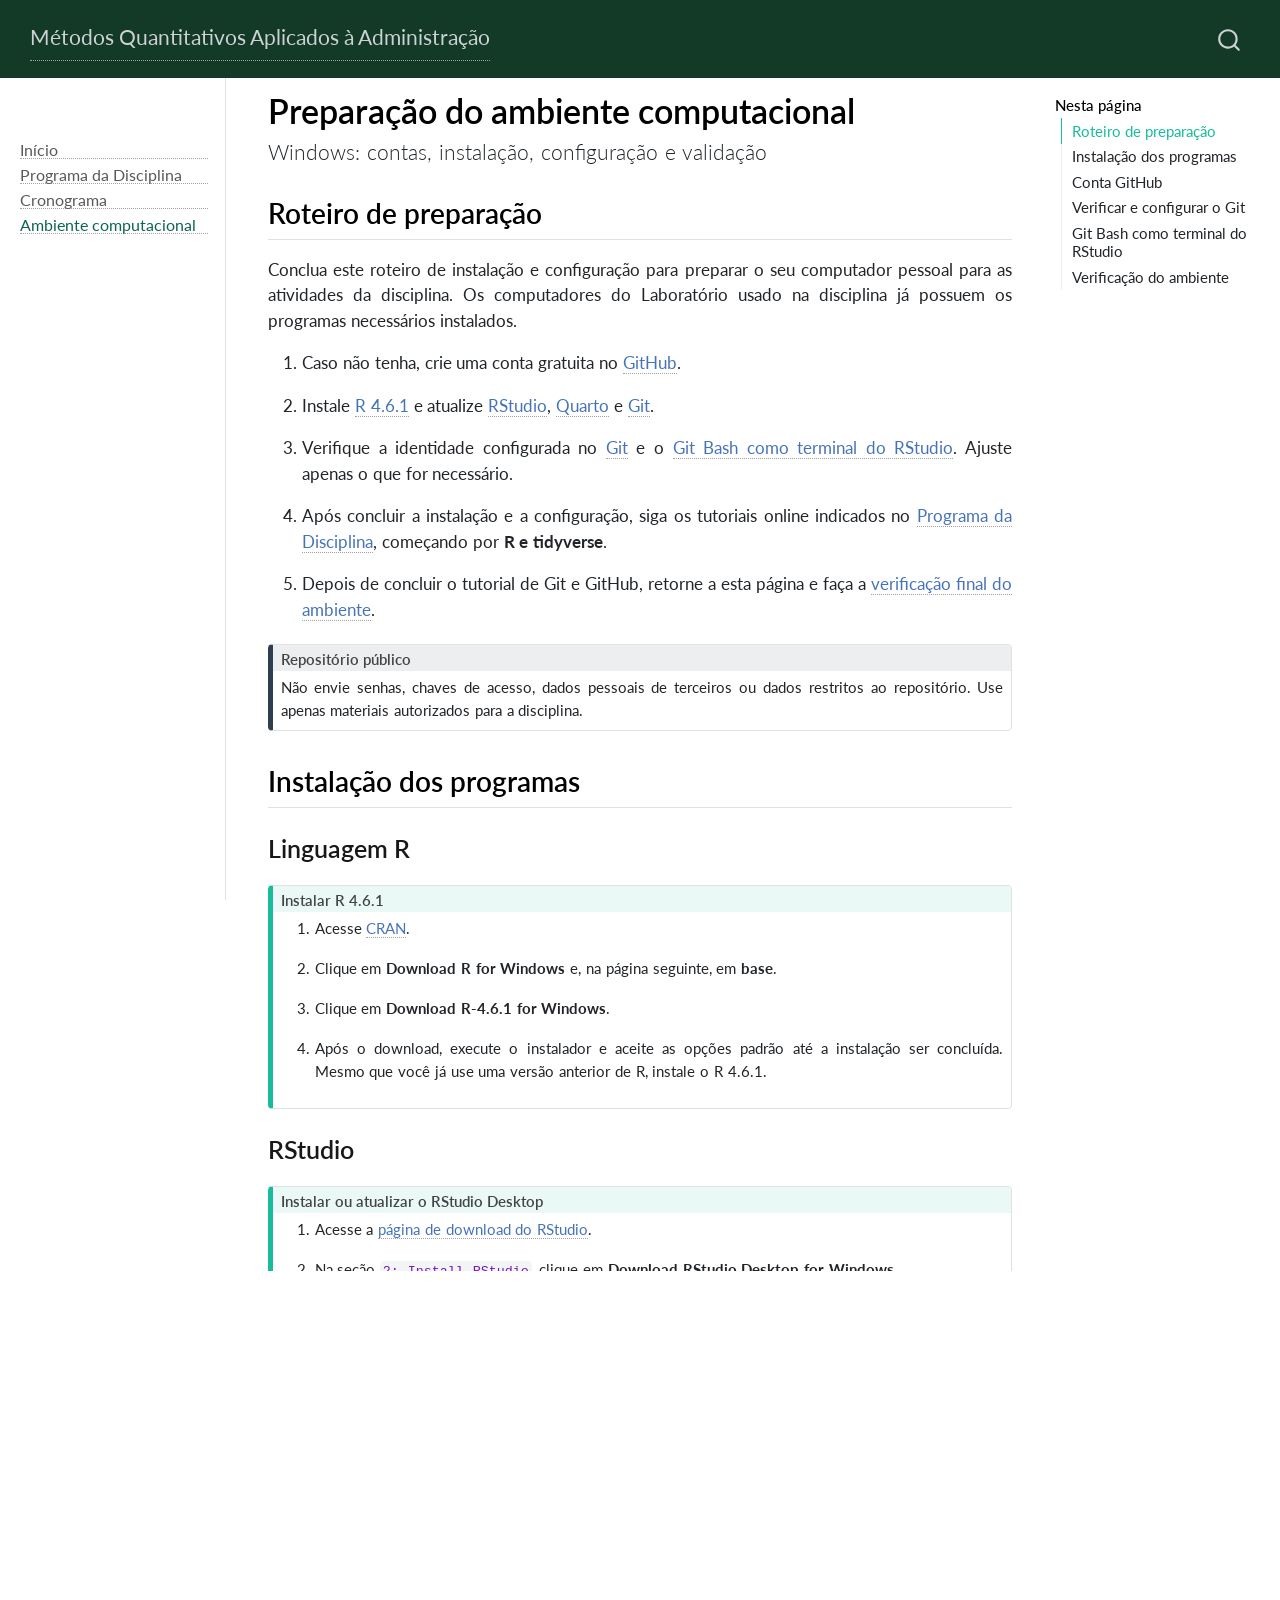
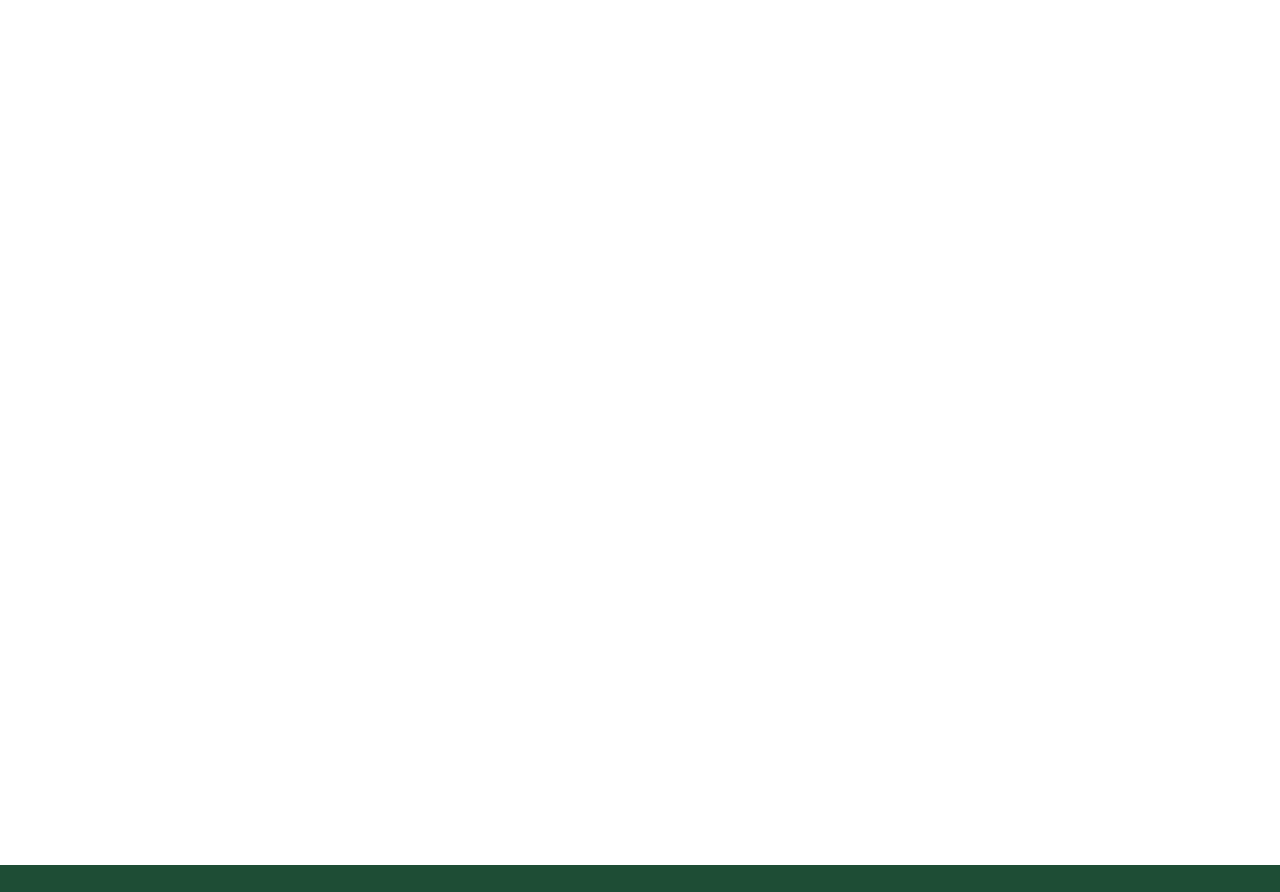
==== commit 935a1d0f: "publica site da disciplina" ====
--- a/docs/ambiente_computacional.html
+++ b/docs/ambiente_computacional.html
@@ -230,24 +230,11 @@
 <section id="sec-preparacao" class="level2">
 <h2 class="anchored" data-anchor-id="sec-preparacao">Roteiro de preparação</h2>
 <p>Conclua este roteiro de instalação e configuração para preparar o seu computador pessoal para as atividades da disciplina. Os computadores do Laboratório usado na disciplina já possuem os programas necessários instalados.</p>
-<div class="callout callout-style-default callout-note no-icon callout-titled">
-<div class="callout-header d-flex align-content-center">
-<div class="callout-icon-container">
-<i class="callout-icon no-icon"></i>
-</div>
-<div class="callout-title-container flex-fill">
-<span class="screen-reader-only">Nota</span>Plataforma adotada
-</div>
-</div>
-<div class="callout-body-container callout-body">
-<p>As etapas detalhadas desta página foram preparadas para <strong>Windows</strong>. Usuários de macOS ou Linux devem utilizar os instaladores disponíveis nas páginas oficiais indicadas nas seções de <a href="#sec-r">R</a>, <a href="#sec-rstudio">RStudio</a>, <a href="#sec-quarto">Quarto</a> e <a href="#sec-git">Git</a>. Nesses sistemas, use o terminal padrão em vez do Git Bash.</p>
-</div>
-</div>
 <ol type="1">
 <li><p>Caso não tenha, crie uma conta gratuita no <a href="#sec-github">GitHub</a>.</p></li>
 <li><p>Instale <a href="#sec-r">R 4.6.1</a> e atualize <a href="#sec-rstudio">RStudio</a>, <a href="#sec-quarto">Quarto</a> e <a href="#sec-git">Git</a>.</p></li>
 <li><p>Verifique a identidade configurada no <a href="#sec-configurar-git">Git</a> e o <a href="#sec-git-bash">Git Bash como terminal do RStudio</a>. Ajuste apenas o que for necessário.</p></li>
-<li><p>Após concluir a instalação e a configuração, siga os tutoriais básicos indicados no <a href="./programa.html">Programa da Disciplina</a>, começando por <strong>R e tidyverse</strong>.</p></li>
+<li><p>Após concluir a instalação e a configuração, siga os tutoriais online indicados no <a href="./programa.html">Programa da Disciplina</a>, começando por <strong>R e tidyverse</strong>.</p></li>
 <li><p>Depois de concluir o tutorial de Git e GitHub, retorne a esta página e faça a <a href="#sec-validacao">verificação final do ambiente</a>.</p></li>
 </ol>
 <div class="callout callout-style-default callout-note no-icon callout-titled">
@@ -417,6 +404,19 @@
 <li><p>Após concluir o tutorial de Git e GitHub, criar seu repositório individual público, abri-lo como Projeto RStudio, confirmar que o Terminal usa Git Bash, editar arquivos e usar <code>git status</code>, <code>git add</code>, <code>git commit</code> e <code>git push</code> para enviá-los ao GitHub.</p></li>
 <li><p>Salvar a URL do seu repositório.</p></li>
 </ol>
+<div class="callout callout-style-default callout-note no-icon callout-titled">
+<div class="callout-header d-flex align-content-center">
+<div class="callout-icon-container">
+<i class="callout-icon no-icon"></i>
+</div>
+<div class="callout-title-container flex-fill">
+<span class="screen-reader-only">Nota</span>Observação
+</div>
+</div>
+<div class="callout-body-container callout-body">
+<p>As etapas detalhadas desta página foram preparadas para <strong>Windows</strong>. Usuários de macOS ou Linux devem utilizar os instaladores disponíveis nas páginas oficiais indicadas nas seções de <a href="#sec-r">R</a>, <a href="#sec-rstudio">RStudio</a>, <a href="#sec-quarto">Quarto</a> e <a href="#sec-git">Git</a>. Nesses sistemas, use o terminal padrão em vez do Git Bash.</p>
+</div>
+</div>
 
 
 </section>
